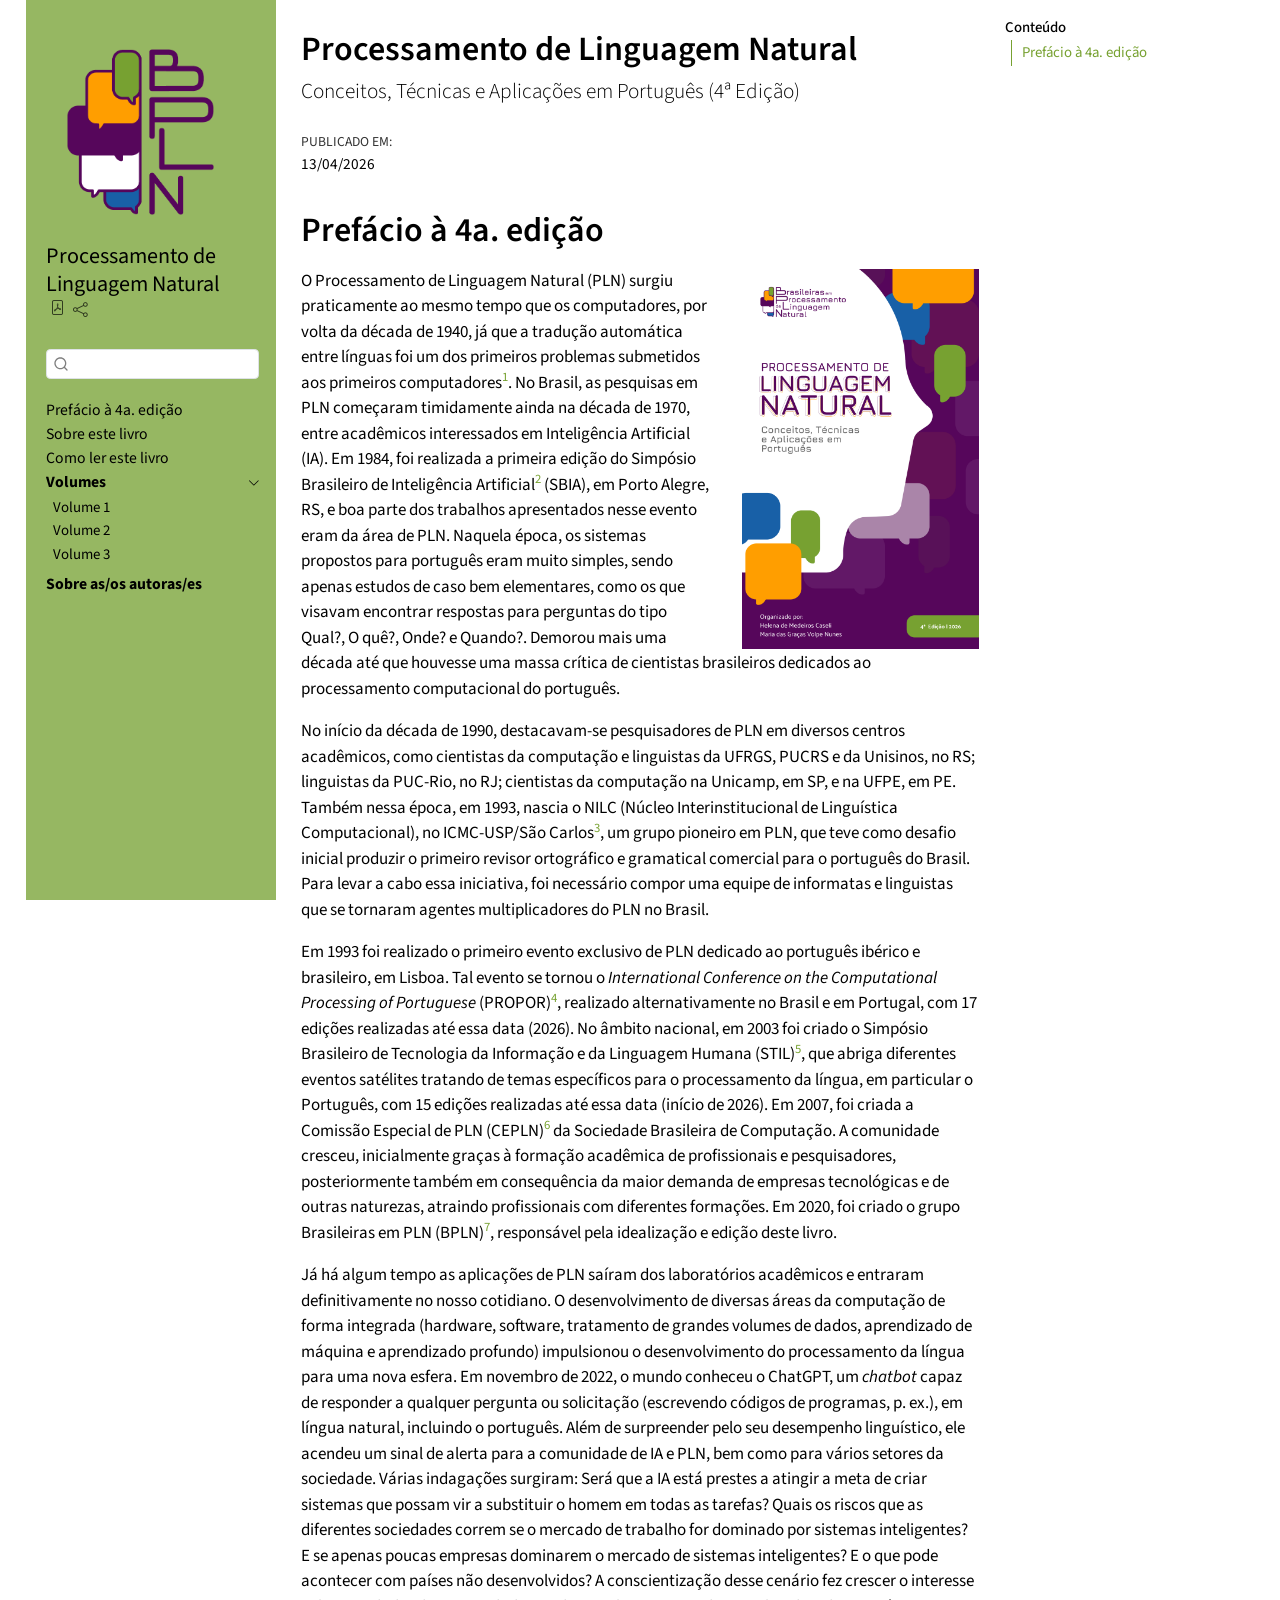
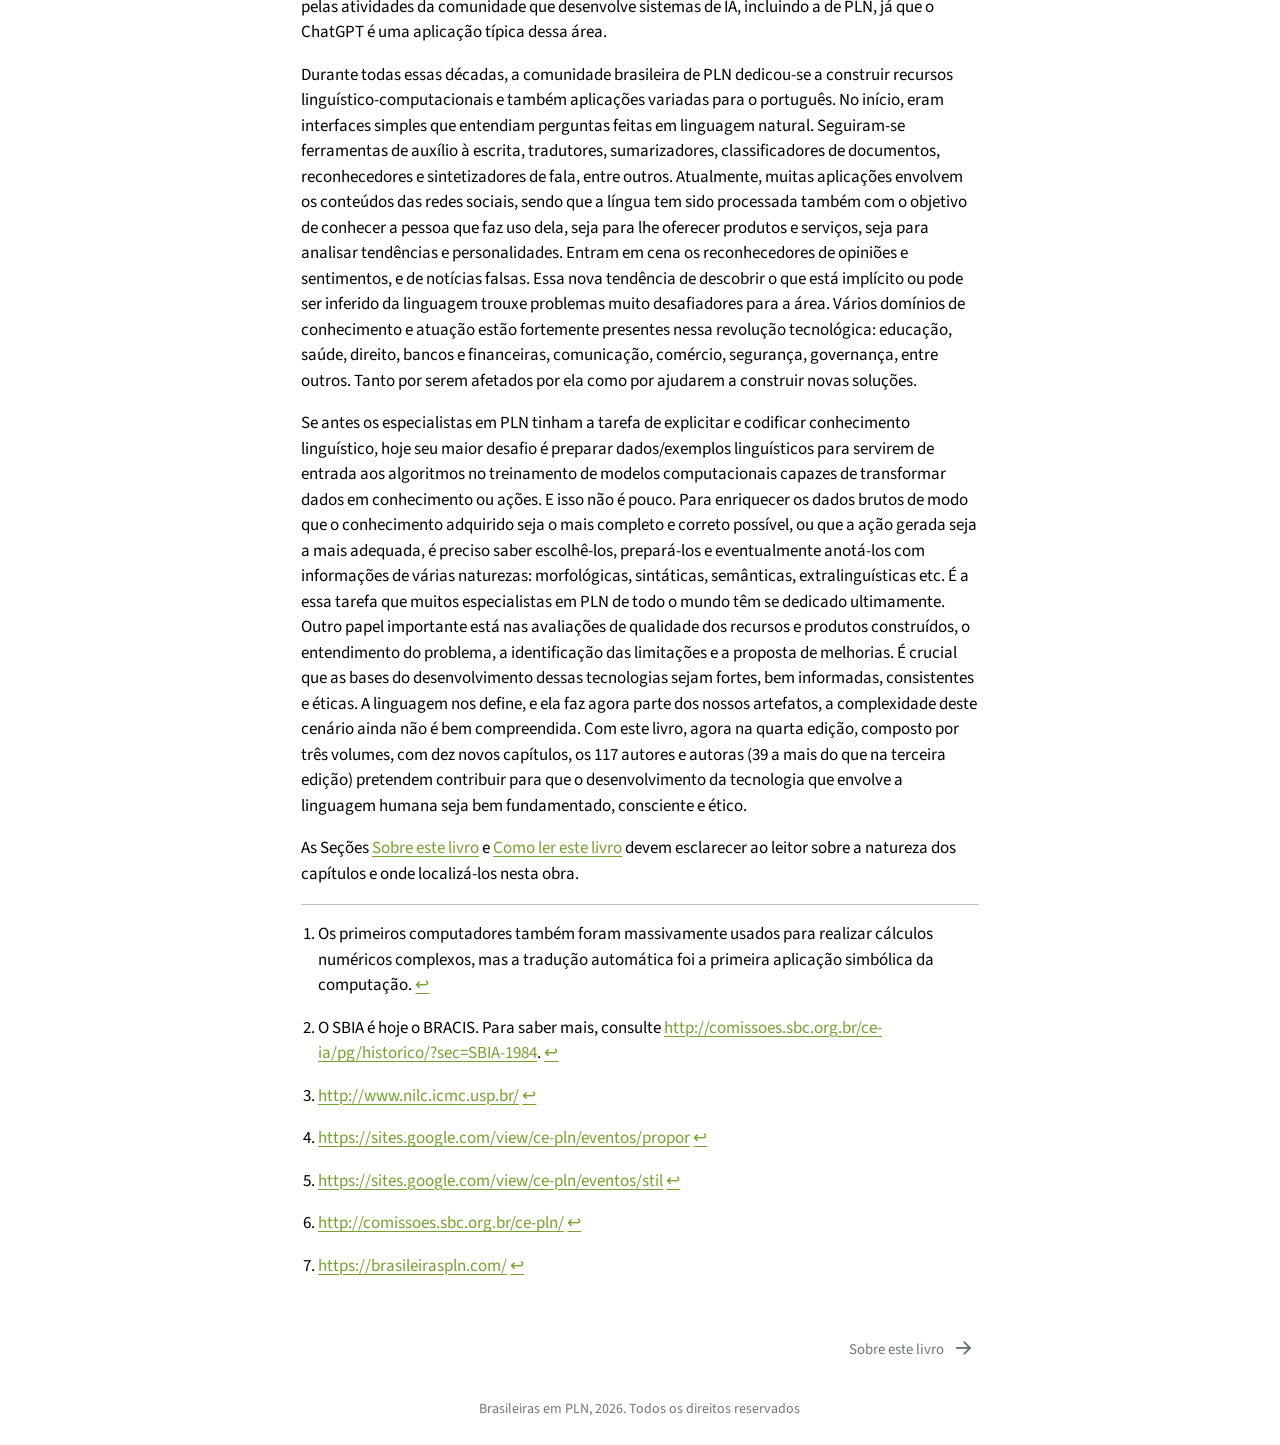
==== index.html @ 33a5bd6b "Built site for gh-pages" ====
<!DOCTYPE html>
<html xmlns="http://www.w3.org/1999/xhtml" lang="pt-BR" xml:lang="pt-BR"><head>

<meta charset="utf-8">
<meta name="generator" content="quarto-1.7.32">

<meta name="viewport" content="width=device-width, initial-scale=1.0, user-scalable=yes">


<title>Processamento de Linguagem Natural</title>
<style>
code{white-space: pre-wrap;}
span.smallcaps{font-variant: small-caps;}
div.columns{display: flex; gap: min(4vw, 1.5em);}
div.column{flex: auto; overflow-x: auto;}
div.hanging-indent{margin-left: 1.5em; text-indent: -1.5em;}
ul.task-list{list-style: none;}
ul.task-list li input[type="checkbox"] {
  width: 0.8em;
  margin: 0 0.8em 0.2em -1em; /* quarto-specific, see https://github.com/quarto-dev/quarto-cli/issues/4556 */ 
  vertical-align: middle;
}
</style>


<script src="site_libs/quarto-nav/quarto-nav.js"></script>
<script src="site_libs/quarto-nav/headroom.min.js"></script>
<script src="site_libs/clipboard/clipboard.min.js"></script>
<script src="site_libs/quarto-search/autocomplete.umd.js"></script>
<script src="site_libs/quarto-search/fuse.min.js"></script>
<script src="site_libs/quarto-search/quarto-search.js"></script>
<meta name="quarto:offset" content="./">
<link href="./sobre.html" rel="next">
<script src="site_libs/quarto-html/quarto.js" type="module"></script>
<script src="site_libs/quarto-html/tabsets/tabsets.js" type="module"></script>
<script src="site_libs/quarto-html/popper.min.js"></script>
<script src="site_libs/quarto-html/tippy.umd.min.js"></script>
<script src="site_libs/quarto-html/anchor.min.js"></script>
<link href="site_libs/quarto-html/tippy.css" rel="stylesheet">
<link href="site_libs/quarto-html/quarto-syntax-highlighting-37eea08aefeeee20ff55810ff984fec1.css" rel="stylesheet" id="quarto-text-highlighting-styles">
<script src="site_libs/bootstrap/bootstrap.min.js"></script>
<link href="site_libs/bootstrap/bootstrap-icons.css" rel="stylesheet">
<link href="site_libs/bootstrap/bootstrap-8676d8d0f01772f2903466dda9733bcf.min.css" rel="stylesheet" append-hash="true" id="quarto-bootstrap" data-mode="light">
<script id="quarto-search-options" type="application/json">{
  "location": "sidebar",
  "copy-button": false,
  "collapse-after": 3,
  "panel-placement": "start",
  "type": "textbox",
  "limit": 50,
  "keyboard-shortcut": [
    "f",
    "/",
    "s"
  ],
  "show-item-context": false,
  "language": {
    "search-no-results-text": "Sem resultados",
    "search-matching-documents-text": "Resultados encontrados",
    "search-copy-link-title": "Copy link to search",
    "search-hide-matches-text": "Hide additional matches",
    "search-more-match-text": "more match in this document",
    "search-more-matches-text": "more matches in this document",
    "search-clear-button-title": "Clear",
    "search-text-placeholder": "",
    "search-detached-cancel-button-title": "Cancel",
    "search-submit-button-title": "Submit",
    "search-label": "Search"
  }
}</script>
<!-- Google tag (gtag.js) -->
<script async="" src="https://www.googletagmanager.com/gtag/js?id=G-111J572WMR"></script>
<script>
  window.dataLayer = window.dataLayer || [];
  function gtag(){dataLayer.push(arguments);}
  gtag('js', new Date());
  gtag('config', 'G-111J572WMR');
</script>


<link rel="stylesheet" href="shared/bpln.css">
</head>

<body class="nav-sidebar floating quarto-light">

<div id="quarto-search-results"></div>
  <header id="quarto-header" class="headroom fixed-top">
  <nav class="quarto-secondary-nav">
    <div class="container-fluid d-flex">
      <button type="button" class="quarto-btn-toggle btn" data-bs-toggle="collapse" role="button" data-bs-target=".quarto-sidebar-collapse-item" aria-controls="quarto-sidebar" aria-expanded="false" aria-label="Toggle sidebar navigation" onclick="if (window.quartoToggleHeadroom) { window.quartoToggleHeadroom(); }">
        <i class="bi bi-layout-text-sidebar-reverse"></i>
      </button>
        <nav class="quarto-page-breadcrumbs" aria-label="breadcrumb"><ol class="breadcrumb"><li class="breadcrumb-item"><a href="./index.html">Prefácio à 4a. edição</a></li></ol></nav>
        <a class="flex-grow-1" role="navigation" data-bs-toggle="collapse" data-bs-target=".quarto-sidebar-collapse-item" aria-controls="quarto-sidebar" aria-expanded="false" aria-label="Toggle sidebar navigation" onclick="if (window.quartoToggleHeadroom) { window.quartoToggleHeadroom(); }">      
        </a>
      <button type="button" class="btn quarto-search-button" aria-label="Search" onclick="window.quartoOpenSearch();">
        <i class="bi bi-search"></i>
      </button>
    </div>
  </nav>
</header>
<!-- content -->
<div id="quarto-content" class="quarto-container page-columns page-rows-contents page-layout-article">
<!-- sidebar -->
  <nav id="quarto-sidebar" class="sidebar collapse collapse-horizontal quarto-sidebar-collapse-item sidebar-navigation floating overflow-auto">
    <div class="pt-lg-2 mt-2 text-left sidebar-header sidebar-header-stacked">
      <a href="./index.html" class="sidebar-logo-link">
      <img src="./shared/logos/bpln.png" alt="" class="sidebar-logo py-0 d-lg-inline d-none">
      </a>
    <div class="sidebar-title mb-0 py-0">
      <a href="./">Processamento de Linguagem Natural</a> 
        <div class="sidebar-tools-main">
    <a href="./Livro_PLN_BPLN_4ed.pdf" title="Baixar PDF" class="quarto-navigation-tool px-1" aria-label="Baixar PDF"><i class="bi bi-file-pdf"></i></a>
    <div class="dropdown">
      <a href="" title="Compartilhar" id="quarto-navigation-tool-dropdown-0" class="quarto-navigation-tool dropdown-toggle px-1" data-bs-toggle="dropdown" aria-expanded="false" role="link" aria-label="Compartilhar"><i class="bi bi-share"></i></a>
      <ul class="dropdown-menu" aria-labelledby="quarto-navigation-tool-dropdown-0">
          <li>
            <a class="dropdown-item sidebar-tools-main-item" href="https://twitter.com/intent/tweet?url=|url|">
              <i class="bi bi-twitter pe-1"></i>
            Twitter
            </a>
          </li>
          <li>
            <a class="dropdown-item sidebar-tools-main-item" href="https://www.linkedin.com/sharing/share-offsite/?url=|url|">
              <i class="bi bi-linkedin pe-1"></i>
            LinkedIn
            </a>
          </li>
      </ul>
    </div>
</div>
    </div>
      </div>
        <div class="mt-2 flex-shrink-0 align-items-center">
        <div class="sidebar-search">
        <div id="quarto-search" class="" title="Search"></div>
        </div>
        </div>
    <div class="sidebar-menu-container"> 
    <ul class="list-unstyled mt-1">
        <li class="sidebar-item">
  <div class="sidebar-item-container"> 
  <a href="./index.html" class="sidebar-item-text sidebar-link active">
 <span class="menu-text">Prefácio à 4a. edição</span></a>
  </div>
</li>
        <li class="sidebar-item">
  <div class="sidebar-item-container"> 
  <a href="./sobre.html" class="sidebar-item-text sidebar-link">
 <span class="menu-text">Sobre este livro</span></a>
  </div>
</li>
        <li class="sidebar-item">
  <div class="sidebar-item-container"> 
  <a href="./como_ler.html" class="sidebar-item-text sidebar-link">
 <span class="menu-text">Como ler este livro</span></a>
  </div>
</li>
        <li class="sidebar-item sidebar-item-section">
      <div class="sidebar-item-container"> 
            <a class="sidebar-item-text sidebar-link text-start" data-bs-toggle="collapse" data-bs-target="#quarto-sidebar-section-1" role="navigation" aria-expanded="true">
 <span class="menu-text"><strong>Volumes</strong></span></a>
          <a class="sidebar-item-toggle text-start" data-bs-toggle="collapse" data-bs-target="#quarto-sidebar-section-1" role="navigation" aria-expanded="true" aria-label="Toggle section">
            <i class="bi bi-chevron-right ms-2"></i>
          </a> 
      </div>
      <ul id="quarto-sidebar-section-1" class="collapse list-unstyled sidebar-section depth1 show">  
          <li class="sidebar-item">
  <div class="sidebar-item-container"> 
  <a href="./volume1.html" class="sidebar-item-text sidebar-link">
 <span class="menu-text">Volume 1</span></a>
  </div>
</li>
          <li class="sidebar-item">
  <div class="sidebar-item-container"> 
  <a href="./volume2.html" class="sidebar-item-text sidebar-link">
 <span class="menu-text">Volume 2</span></a>
  </div>
</li>
          <li class="sidebar-item">
  <div class="sidebar-item-container"> 
  <a href="./volume3.html" class="sidebar-item-text sidebar-link">
 <span class="menu-text">Volume 3</span></a>
  </div>
</li>
      </ul>
  </li>
        <li class="sidebar-item">
  <div class="sidebar-item-container"> 
  <a href="./autores.html" class="sidebar-item-text sidebar-link">
 <span class="menu-text"><strong>Sobre as/os autoras/es</strong></span></a>
  </div>
</li>
    </ul>
    </div>
</nav>
<div id="quarto-sidebar-glass" class="quarto-sidebar-collapse-item" data-bs-toggle="collapse" data-bs-target=".quarto-sidebar-collapse-item"></div>
<!-- margin-sidebar -->
    <div id="quarto-margin-sidebar" class="sidebar margin-sidebar">
        <nav id="TOC" role="doc-toc" class="toc-active">
    <h2 id="toc-title">Conteúdo</h2>
   
  <ul>
  <li><a href="#prefácio-à-4a.-edição" id="toc-prefácio-à-4a.-edição" class="nav-link active" data-scroll-target="#prefácio-à-4a.-edição">Prefácio à 4a. edição</a></li>
  </ul>
</nav>
    </div>
<!-- main -->
<main class="content" id="quarto-document-content">

<header id="title-block-header" class="quarto-title-block default">
<div class="quarto-title">
<h1 class="title">Processamento de Linguagem Natural</h1>
<p class="subtitle lead">Conceitos, Técnicas e Aplicações em Português (4ª Edição)</p>
</div>



<div class="quarto-title-meta">

    
    <div>
    <div class="quarto-title-meta-heading">Publicado em:</div>
    <div class="quarto-title-meta-contents">
      <p class="date">13/04/2026</p>
    </div>
  </div>
  
    
  </div>
  


</header>



<section id="prefácio-à-4a.-edição" class="level1 unnumbered">
<h1 class="unnumbered">Prefácio à 4a. edição</h1><p><img src="shared/capa/capa_4a-edicao.png" title="Processamento de Linguagem Natural" class="quarto-cover-image nolightbox img-fluid"></p>
<p>O Processamento de Linguagem Natural (PLN) surgiu praticamente ao mesmo tempo que os computadores, por volta da década de 1940, já que a tradução automática entre línguas foi um dos primeiros problemas submetidos aos primeiros computadores<a href="#fn1" class="footnote-ref" id="fnref1" role="doc-noteref"><sup>1</sup></a>. No Brasil, as pesquisas em PLN começaram timidamente ainda na década de 1970, entre acadêmicos interessados em Inteligência Artificial (IA). Em 1984, foi realizada a primeira edição do Simpósio Brasileiro de Inteligência Artificial<a href="#fn2" class="footnote-ref" id="fnref2" role="doc-noteref"><sup>2</sup></a> (SBIA), em Porto Alegre, RS, e boa parte dos trabalhos apresentados nesse evento eram da área de PLN. Naquela época, os sistemas propostos para português eram muito simples, sendo apenas estudos de caso bem elementares, como os que visavam encontrar respostas para perguntas do tipo Qual?, O quê?, Onde? e Quando?. Demorou mais uma década até que houvesse uma massa crítica de cientistas brasileiros dedicados ao processamento computacional do português.</p>
<p>No início da década de 1990, destacavam-se pesquisadores de PLN em diversos centros acadêmicos, como cientistas da computação e linguistas da UFRGS, PUCRS e da Unisinos, no RS; linguistas da PUC-Rio, no RJ; cientistas da computação na Unicamp, em SP, e na UFPE, em PE. Também nessa época, em 1993, nascia o NILC (Núcleo Interinstitucional de Linguística Computacional), no ICMC-USP/São Carlos<a href="#fn3" class="footnote-ref" id="fnref3" role="doc-noteref"><sup>3</sup></a>, um grupo pioneiro em PLN, que teve como desafio inicial produzir o primeiro revisor ortográfico e gramatical comercial para o português do Brasil. Para levar a cabo essa iniciativa, foi necessário compor uma equipe de informatas e linguistas que se tornaram agentes multiplicadores do PLN no Brasil.</p>
<p>Em 1993 foi realizado o primeiro evento exclusivo de PLN dedicado ao português ibérico e brasileiro, em Lisboa. Tal evento se tornou o <em>International Conference on the Computational Processing of Portuguese</em> (PROPOR)<a href="#fn4" class="footnote-ref" id="fnref4" role="doc-noteref"><sup>4</sup></a>, realizado alternativamente no Brasil e em Portugal, com 17 edições realizadas até essa data (2026). No âmbito nacional, em 2003 foi criado o Simpósio Brasileiro de Tecnologia da Informação e da Linguagem Humana (STIL)<a href="#fn5" class="footnote-ref" id="fnref5" role="doc-noteref"><sup>5</sup></a>, que abriga diferentes eventos satélites tratando de temas específicos para o processamento da língua, em particular o Português, com 15 edições realizadas até essa data (início de 2026). Em 2007, foi criada a Comissão Especial de PLN (CEPLN)<a href="#fn6" class="footnote-ref" id="fnref6" role="doc-noteref"><sup>6</sup></a> da Sociedade Brasileira de Computação. A comunidade cresceu, inicialmente graças à formação acadêmica de profissionais e pesquisadores, posteriormente também em consequência da maior demanda de empresas tecnológicas e de outras naturezas, atraindo profissionais com diferentes formações. Em 2020, foi criado o grupo Brasileiras em PLN (BPLN)<a href="#fn7" class="footnote-ref" id="fnref7" role="doc-noteref"><sup>7</sup></a>, responsável pela idealização e edição deste livro.</p>
<p>Já há algum tempo as aplicações de PLN saíram dos laboratórios acadêmicos e entraram definitivamente no nosso cotidiano. O desenvolvimento de diversas áreas da computação de forma integrada (hardware, software, tratamento de grandes volumes de dados, aprendizado de máquina e aprendizado profundo) impulsionou o desenvolvimento do processamento da língua para uma nova esfera. Em novembro de 2022, o mundo conheceu o ChatGPT, um <em>chatbot</em> capaz de responder a qualquer pergunta ou solicitação (escrevendo códigos de programas, p.&nbsp;ex.), em língua natural, incluindo o português. Além de surpreender pelo seu desempenho linguístico, ele acendeu um sinal de alerta para a comunidade de IA e PLN, bem como para vários setores da sociedade. Várias indagações surgiram: Será que a IA está prestes a atingir a meta de criar sistemas que possam vir a substituir o homem em todas as tarefas? Quais os riscos que as diferentes sociedades correm se o mercado de trabalho for dominado por sistemas inteligentes? E se apenas poucas empresas dominarem o mercado de sistemas inteligentes? E o que pode acontecer com países não desenvolvidos? A conscientização desse cenário fez crescer o interesse pelas atividades da comunidade que desenvolve sistemas de IA, incluindo a de PLN, já que o ChatGPT é uma aplicação típica dessa área.</p>
<p>Durante todas essas décadas, a comunidade brasileira de PLN dedicou-se a construir recursos linguístico-computacionais e também aplicações variadas para o português. No início, eram interfaces simples que entendiam perguntas feitas em linguagem natural. Seguiram-se ferramentas de auxílio à escrita, tradutores, sumarizadores, classificadores de documentos, reconhecedores e sintetizadores de fala, entre outros. Atualmente, muitas aplicações envolvem os conteúdos das redes sociais, sendo que a língua tem sido processada também com o objetivo de conhecer a pessoa que faz uso dela, seja para lhe oferecer produtos e serviços, seja para analisar tendências e personalidades. Entram em cena os reconhecedores de opiniões e sentimentos, e de notícias falsas. Essa nova tendência de descobrir o que está implícito ou pode ser inferido da linguagem trouxe problemas muito desafiadores para a área. Vários domínios de conhecimento e atuação estão fortemente presentes nessa revolução tecnológica: educação, saúde, direito, bancos e financeiras, comunicação, comércio, segurança, governança, entre outros. Tanto por serem afetados por ela como por ajudarem a construir novas soluções.</p>
<p>Se antes os especialistas em PLN tinham a tarefa de explicitar e codificar conhecimento linguístico, hoje seu maior desafio é preparar dados/exemplos linguísticos para servirem de entrada aos algoritmos no treinamento de modelos computacionais capazes de transformar dados em conhecimento ou ações. E isso não é pouco. Para enriquecer os dados brutos de modo que o conhecimento adquirido seja o mais completo e correto possível, ou que a ação gerada seja a mais adequada, é preciso saber escolhê-los, prepará-los e eventualmente anotá-los com informações de várias naturezas: morfológicas, sintáticas, semânticas, extralinguísticas etc. É a essa tarefa que muitos especialistas em PLN de todo o mundo têm se dedicado ultimamente. Outro papel importante está nas avaliações de qualidade dos recursos e produtos construídos, o entendimento do problema, a identificação das limitações e a proposta de melhorias. É crucial que as bases do desenvolvimento dessas tecnologias sejam fortes, bem informadas, consistentes e éticas. A linguagem nos define, e ela faz agora parte dos nossos artefatos, a complexidade deste cenário ainda não é bem compreendida. Com este livro, agora na quarta edição, composto por três volumes, com dez novos capítulos, os 117 autores e autoras (39 a mais do que na terceira edição) pretendem contribuir para que o desenvolvimento da tecnologia que envolve a linguagem humana seja bem fundamentado, consciente e ético.</p>
<p>As Seções <a href="sobre.html">Sobre este livro</a> e <a href="como_ler.html">Como ler este livro</a> devem esclarecer ao leitor sobre a natureza dos capítulos e onde localizá-los nesta obra.</p>
<!--
::: {.content-visible when-format="pdf"}
As seções **Sobre este livro** e **Como ler este livro** devem esclarecer ao leitor sobre a natureza dos capítulos e onde localizá-los nesta obra. 
:::
-->


</section>
<section id="footnotes" class="footnotes footnotes-end-of-document" role="doc-endnotes">
<hr>
<ol>
<li id="fn1"><p>Os primeiros computadores também foram massivamente usados para realizar cálculos numéricos complexos, mas a tradução automática foi a primeira aplicação simbólica da computação.<a href="#fnref1" class="footnote-back" role="doc-backlink">↩︎</a></p></li>
<li id="fn2"><p>O SBIA é hoje o BRACIS. Para saber mais, consulte <a href="http://comissoes.sbc.org.br/ce-ia/pg/historico/?sec=SBIA-1984" class="uri">http://comissoes.sbc.org.br/ce-ia/pg/historico/?sec=SBIA-1984</a>.<a href="#fnref2" class="footnote-back" role="doc-backlink">↩︎</a></p></li>
<li id="fn3"><p><a href="http://www.nilc.icmc.usp.br/" class="uri">http://www.nilc.icmc.usp.br/</a><a href="#fnref3" class="footnote-back" role="doc-backlink">↩︎</a></p></li>
<li id="fn4"><p><a href="https://sites.google.com/view/ce-pln/eventos/propor" class="uri">https://sites.google.com/view/ce-pln/eventos/propor</a><a href="#fnref4" class="footnote-back" role="doc-backlink">↩︎</a></p></li>
<li id="fn5"><p><a href="https://sites.google.com/view/ce-pln/eventos/stil" class="uri">https://sites.google.com/view/ce-pln/eventos/stil</a><a href="#fnref5" class="footnote-back" role="doc-backlink">↩︎</a></p></li>
<li id="fn6"><p><a href="http://comissoes.sbc.org.br/ce-pln/" class="uri">http://comissoes.sbc.org.br/ce-pln/</a><a href="#fnref6" class="footnote-back" role="doc-backlink">↩︎</a></p></li>
<li id="fn7"><p><a href="https://brasileiraspln.com/" class="uri">https://brasileiraspln.com/</a><a href="#fnref7" class="footnote-back" role="doc-backlink">↩︎</a></p></li>
</ol>
</section>

</main> <!-- /main -->
<script id="quarto-html-after-body" type="application/javascript">
  window.document.addEventListener("DOMContentLoaded", function (event) {
    const icon = "";
    const anchorJS = new window.AnchorJS();
    anchorJS.options = {
      placement: 'right',
      icon: icon
    };
    anchorJS.add('.anchored');
    const isCodeAnnotation = (el) => {
      for (const clz of el.classList) {
        if (clz.startsWith('code-annotation-')) {                     
          return true;
        }
      }
      return false;
    }
    const onCopySuccess = function(e) {
      // button target
      const button = e.trigger;
      // don't keep focus
      button.blur();
      // flash "checked"
      button.classList.add('code-copy-button-checked');
      var currentTitle = button.getAttribute("title");
      button.setAttribute("title", "Copiado!");
      let tooltip;
      if (window.bootstrap) {
        button.setAttribute("data-bs-toggle", "tooltip");
        button.setAttribute("data-bs-placement", "left");
        button.setAttribute("data-bs-title", "Copiado!");
        tooltip = new bootstrap.Tooltip(button, 
          { trigger: "manual", 
            customClass: "code-copy-button-tooltip",
            offset: [0, -8]});
        tooltip.show();    
      }
      setTimeout(function() {
        if (tooltip) {
          tooltip.hide();
          button.removeAttribute("data-bs-title");
          button.removeAttribute("data-bs-toggle");
          button.removeAttribute("data-bs-placement");
        }
        button.setAttribute("title", currentTitle);
        button.classList.remove('code-copy-button-checked');
      }, 1000);
      // clear code selection
      e.clearSelection();
    }
    const getTextToCopy = function(trigger) {
        const codeEl = trigger.previousElementSibling.cloneNode(true);
        for (const childEl of codeEl.children) {
          if (isCodeAnnotation(childEl)) {
            childEl.remove();
          }
        }
        return codeEl.innerText;
    }
    const clipboard = new window.ClipboardJS('.code-copy-button:not([data-in-quarto-modal])', {
      text: getTextToCopy
    });
    clipboard.on('success', onCopySuccess);
    if (window.document.getElementById('quarto-embedded-source-code-modal')) {
      const clipboardModal = new window.ClipboardJS('.code-copy-button[data-in-quarto-modal]', {
        text: getTextToCopy,
        container: window.document.getElementById('quarto-embedded-source-code-modal')
      });
      clipboardModal.on('success', onCopySuccess);
    }
      var localhostRegex = new RegExp(/^(?:http|https):\/\/localhost\:?[0-9]*\//);
      var mailtoRegex = new RegExp(/^mailto:/);
        var filterRegex = new RegExp('/' + window.location.host + '/');
      var isInternal = (href) => {
          return filterRegex.test(href) || localhostRegex.test(href) || mailtoRegex.test(href);
      }
      // Inspect non-navigation links and adorn them if external
     var links = window.document.querySelectorAll('a[href]:not(.nav-link):not(.navbar-brand):not(.toc-action):not(.sidebar-link):not(.sidebar-item-toggle):not(.pagination-link):not(.no-external):not([aria-hidden]):not(.dropdown-item):not(.quarto-navigation-tool):not(.about-link)');
      for (var i=0; i<links.length; i++) {
        const link = links[i];
        if (!isInternal(link.href)) {
          // undo the damage that might have been done by quarto-nav.js in the case of
          // links that we want to consider external
          if (link.dataset.originalHref !== undefined) {
            link.href = link.dataset.originalHref;
          }
            // target, if specified
            link.setAttribute("target", "_blank");
            if (link.getAttribute("rel") === null) {
              link.setAttribute("rel", "noopener");
            }
        }
      }
    function tippyHover(el, contentFn, onTriggerFn, onUntriggerFn) {
      const config = {
        allowHTML: true,
        maxWidth: 500,
        delay: 100,
        arrow: false,
        appendTo: function(el) {
            return el.parentElement;
        },
        interactive: true,
        interactiveBorder: 10,
        theme: 'quarto',
        placement: 'bottom-start',
      };
      if (contentFn) {
        config.content = contentFn;
      }
      if (onTriggerFn) {
        config.onTrigger = onTriggerFn;
      }
      if (onUntriggerFn) {
        config.onUntrigger = onUntriggerFn;
      }
      window.tippy(el, config); 
    }
    const noterefs = window.document.querySelectorAll('a[role="doc-noteref"]');
    for (var i=0; i<noterefs.length; i++) {
      const ref = noterefs[i];
      tippyHover(ref, function() {
        // use id or data attribute instead here
        let href = ref.getAttribute('data-footnote-href') || ref.getAttribute('href');
        try { href = new URL(href).hash; } catch {}
        const id = href.replace(/^#\/?/, "");
        const note = window.document.getElementById(id);
        if (note) {
          return note.innerHTML;
        } else {
          return "";
        }
      });
    }
        let selectedAnnoteEl;
        const selectorForAnnotation = ( cell, annotation) => {
          let cellAttr = 'data-code-cell="' + cell + '"';
          let lineAttr = 'data-code-annotation="' +  annotation + '"';
          const selector = 'span[' + cellAttr + '][' + lineAttr + ']';
          return selector;
        }
        const selectCodeLines = (annoteEl) => {
          const doc = window.document;
          const targetCell = annoteEl.getAttribute("data-target-cell");
          const targetAnnotation = annoteEl.getAttribute("data-target-annotation");
          const annoteSpan = window.document.querySelector(selectorForAnnotation(targetCell, targetAnnotation));
          const lines = annoteSpan.getAttribute("data-code-lines").split(",");
          const lineIds = lines.map((line) => {
            return targetCell + "-" + line;
          })
          let top = null;
          let height = null;
          let parent = null;
          if (lineIds.length > 0) {
              //compute the position of the single el (top and bottom and make a div)
              const el = window.document.getElementById(lineIds[0]);
              top = el.offsetTop;
              height = el.offsetHeight;
              parent = el.parentElement.parentElement;
            if (lineIds.length > 1) {
              const lastEl = window.document.getElementById(lineIds[lineIds.length - 1]);
              const bottom = lastEl.offsetTop + lastEl.offsetHeight;
              height = bottom - top;
            }
            if (top !== null && height !== null && parent !== null) {
              // cook up a div (if necessary) and position it 
              let div = window.document.getElementById("code-annotation-line-highlight");
              if (div === null) {
                div = window.document.createElement("div");
                div.setAttribute("id", "code-annotation-line-highlight");
                div.style.position = 'absolute';
                parent.appendChild(div);
              }
              div.style.top = top - 2 + "px";
              div.style.height = height + 4 + "px";
              div.style.left = 0;
              let gutterDiv = window.document.getElementById("code-annotation-line-highlight-gutter");
              if (gutterDiv === null) {
                gutterDiv = window.document.createElement("div");
                gutterDiv.setAttribute("id", "code-annotation-line-highlight-gutter");
                gutterDiv.style.position = 'absolute';
                const codeCell = window.document.getElementById(targetCell);
                const gutter = codeCell.querySelector('.code-annotation-gutter');
                gutter.appendChild(gutterDiv);
              }
              gutterDiv.style.top = top - 2 + "px";
              gutterDiv.style.height = height + 4 + "px";
            }
            selectedAnnoteEl = annoteEl;
          }
        };
        const unselectCodeLines = () => {
          const elementsIds = ["code-annotation-line-highlight", "code-annotation-line-highlight-gutter"];
          elementsIds.forEach((elId) => {
            const div = window.document.getElementById(elId);
            if (div) {
              div.remove();
            }
          });
          selectedAnnoteEl = undefined;
        };
          // Handle positioning of the toggle
      window.addEventListener(
        "resize",
        throttle(() => {
          elRect = undefined;
          if (selectedAnnoteEl) {
            selectCodeLines(selectedAnnoteEl);
          }
        }, 10)
      );
      function throttle(fn, ms) {
      let throttle = false;
      let timer;
        return (...args) => {
          if(!throttle) { // first call gets through
              fn.apply(this, args);
              throttle = true;
          } else { // all the others get throttled
              if(timer) clearTimeout(timer); // cancel #2
              timer = setTimeout(() => {
                fn.apply(this, args);
                timer = throttle = false;
              }, ms);
          }
        };
      }
        // Attach click handler to the DT
        const annoteDls = window.document.querySelectorAll('dt[data-target-cell]');
        for (const annoteDlNode of annoteDls) {
          annoteDlNode.addEventListener('click', (event) => {
            const clickedEl = event.target;
            if (clickedEl !== selectedAnnoteEl) {
              unselectCodeLines();
              const activeEl = window.document.querySelector('dt[data-target-cell].code-annotation-active');
              if (activeEl) {
                activeEl.classList.remove('code-annotation-active');
              }
              selectCodeLines(clickedEl);
              clickedEl.classList.add('code-annotation-active');
            } else {
              // Unselect the line
              unselectCodeLines();
              clickedEl.classList.remove('code-annotation-active');
            }
          });
        }
    const findCites = (el) => {
      const parentEl = el.parentElement;
      if (parentEl) {
        const cites = parentEl.dataset.cites;
        if (cites) {
          return {
            el,
            cites: cites.split(' ')
          };
        } else {
          return findCites(el.parentElement)
        }
      } else {
        return undefined;
      }
    };
    var bibliorefs = window.document.querySelectorAll('a[role="doc-biblioref"]');
    for (var i=0; i<bibliorefs.length; i++) {
      const ref = bibliorefs[i];
      const citeInfo = findCites(ref);
      if (citeInfo) {
        tippyHover(citeInfo.el, function() {
          var popup = window.document.createElement('div');
          citeInfo.cites.forEach(function(cite) {
            var citeDiv = window.document.createElement('div');
            citeDiv.classList.add('hanging-indent');
            citeDiv.classList.add('csl-entry');
            var biblioDiv = window.document.getElementById('ref-' + cite);
            if (biblioDiv) {
              citeDiv.innerHTML = biblioDiv.innerHTML;
            }
            popup.appendChild(citeDiv);
          });
          return popup.innerHTML;
        });
      }
    }
  });
  </script>
<nav class="page-navigation">
  <div class="nav-page nav-page-previous">
  </div>
  <div class="nav-page nav-page-next">
      <a href="./sobre.html" class="pagination-link" aria-label="Sobre este livro">
        <span class="nav-page-text">Sobre este livro</span> <i class="bi bi-arrow-right-short"></i>
      </a>
  </div>
</nav>
</div> <!-- /content -->
<footer class="footer">
  <div class="nav-footer">
    <div class="nav-footer-left">
      &nbsp;
    </div>   
    <div class="nav-footer-center">
      <ul class="footer-items list-unstyled">
    <li class="nav-item">
    <a class="nav-link" href="https://brasileiraspln.com/">
<p>Brasileiras em PLN, 2026. Todos os direitos reservados</p>
</a>
  </li>  
</ul>
    </div>
    <div class="nav-footer-right">
      &nbsp;
    </div>
  </div>
</footer>




</body></html>
---- site_libs/quarto-html/tippy.css ----
.tippy-box[data-animation=fade][data-state=hidden]{opacity:0}[data-tippy-root]{max-width:calc(100vw - 10px)}.tippy-box{position:relative;background-color:#333;color:#fff;border-radius:4px;font-size:14px;line-height:1.4;white-space:normal;outline:0;transition-property:transform,visibility,opacity}.tippy-box[data-placement^=top]>.tippy-arrow{bottom:0}.tippy-box[data-placement^=top]>.tippy-arrow:before{bottom:-7px;left:0;border-width:8px 8px 0;border-top-color:initial;transform-origin:center top}.tippy-box[data-placement^=bottom]>.tippy-arrow{top:0}.tippy-box[data-placement^=bottom]>.tippy-arrow:before{top:-7px;left:0;border-width:0 8px 8px;border-bottom-color:initial;transform-origin:center bottom}.tippy-box[data-placement^=left]>.tippy-arrow{right:0}.tippy-box[data-placement^=left]>.tippy-arrow:before{border-width:8px 0 8px 8px;border-left-color:initial;right:-7px;transform-origin:center left}.tippy-box[data-placement^=right]>.tippy-arrow{left:0}.tippy-box[data-placement^=right]>.tippy-arrow:before{left:-7px;border-width:8px 8px 8px 0;border-right-color:initial;transform-origin:center right}.tippy-box[data-inertia][data-state=visible]{transition-timing-function:cubic-bezier(.54,1.5,.38,1.11)}.tippy-arrow{width:16px;height:16px;color:#333}.tippy-arrow:before{content:"";position:absolute;border-color:transparent;border-style:solid}.tippy-content{position:relative;padding:5px 9px;z-index:1}
---- site_libs/quarto-html/quarto-syntax-highlighting-37eea08aefeeee20ff55810ff984fec1.css ----
/* quarto syntax highlight colors */
:root {
  --quarto-hl-ot-color: #003B4F;
  --quarto-hl-at-color: #657422;
  --quarto-hl-ss-color: #20794D;
  --quarto-hl-an-color: #5E5E5E;
  --quarto-hl-fu-color: #4758AB;
  --quarto-hl-st-color: #20794D;
  --quarto-hl-cf-color: #003B4F;
  --quarto-hl-op-color: #5E5E5E;
  --quarto-hl-er-color: #AD0000;
  --quarto-hl-bn-color: #AD0000;
  --quarto-hl-al-color: #AD0000;
  --quarto-hl-va-color: #111111;
  --quarto-hl-bu-color: inherit;
  --quarto-hl-ex-color: inherit;
  --quarto-hl-pp-color: #AD0000;
  --quarto-hl-in-color: #5E5E5E;
  --quarto-hl-vs-color: #20794D;
  --quarto-hl-wa-color: #5E5E5E;
  --quarto-hl-do-color: #5E5E5E;
  --quarto-hl-im-color: #00769E;
  --quarto-hl-ch-color: #20794D;
  --quarto-hl-dt-color: #AD0000;
  --quarto-hl-fl-color: #AD0000;
  --quarto-hl-co-color: #5E5E5E;
  --quarto-hl-cv-color: #5E5E5E;
  --quarto-hl-cn-color: #8f5902;
  --quarto-hl-sc-color: #5E5E5E;
  --quarto-hl-dv-color: #AD0000;
  --quarto-hl-kw-color: #003B4F;
}

/* other quarto variables */
:root {
  --quarto-font-monospace: SFMono-Regular, Menlo, Monaco, Consolas, "Liberation Mono", "Courier New", monospace;
}

/* syntax highlight based on Pandoc's rules */
pre > code.sourceCode > span {
  color: #003B4F;
}

code.sourceCode > span {
  color: #003B4F;
}

div.sourceCode,
div.sourceCode pre.sourceCode {
  color: #003B4F;
}

/* Normal */
code span {
  color: #003B4F;
}

/* Alert */
code span.al {
  color: #AD0000;
  font-style: inherit;
}

/* Annotation */
code span.an {
  color: #5E5E5E;
  font-style: inherit;
}

/* Attribute */
code span.at {
  color: #657422;
  font-style: inherit;
}

/* BaseN */
code span.bn {
  color: #AD0000;
  font-style: inherit;
}

/* BuiltIn */
code span.bu {
  font-style: inherit;
}

/* ControlFlow */
code span.cf {
  color: #003B4F;
  font-weight: bold;
  font-style: inherit;
}

/* Char */
code span.ch {
  color: #20794D;
  font-style: inherit;
}

/* Constant */
code span.cn {
  color: #8f5902;
  font-style: inherit;
}

/* Comment */
code span.co {
  color: #5E5E5E;
  font-style: inherit;
}

/* CommentVar */
code span.cv {
  color: #5E5E5E;
  font-style: italic;
}

/* Documentation */
code span.do {
  color: #5E5E5E;
  font-style: italic;
}

/* DataType */
code span.dt {
  color: #AD0000;
  font-style: inherit;
}

/* DecVal */
code span.dv {
  color: #AD0000;
  font-style: inherit;
}

/* Error */
code span.er {
  color: #AD0000;
  font-style: inherit;
}

/* Extension */
code span.ex {
  font-style: inherit;
}

/* Float */
code span.fl {
  color: #AD0000;
  font-style: inherit;
}

/* Function */
code span.fu {
  color: #4758AB;
  font-style: inherit;
}

/* Import */
code span.im {
  color: #00769E;
  font-style: inherit;
}

/* Information */
code span.in {
  color: #5E5E5E;
  font-style: inherit;
}

/* Keyword */
code span.kw {
  color: #003B4F;
  font-weight: bold;
  font-style: inherit;
}

/* Operator */
code span.op {
  color: #5E5E5E;
  font-style: inherit;
}

/* Other */
code span.ot {
  color: #003B4F;
  font-style: inherit;
}

/* Preprocessor */
code span.pp {
  color: #AD0000;
  font-style: inherit;
}

/* SpecialChar */
code span.sc {
  color: #5E5E5E;
  font-style: inherit;
}

/* SpecialString */
code span.ss {
  color: #20794D;
  font-style: inherit;
}

/* String */
code span.st {
  color: #20794D;
  font-style: inherit;
}

/* Variable */
code span.va {
  color: #111111;
  font-style: inherit;
}

/* VerbatimString */
code span.vs {
  color: #20794D;
  font-style: inherit;
}

/* Warning */
code span.wa {
  color: #5E5E5E;
  font-style: italic;
}

.prevent-inlining {
  content: "</";
}

/*# sourceMappingURL=27d3d809615f7771493d095567f04340.css.map */
---- shared/bpln.css ----
.sidebar-menu-container{
    margin-bottom: 60pt;
}
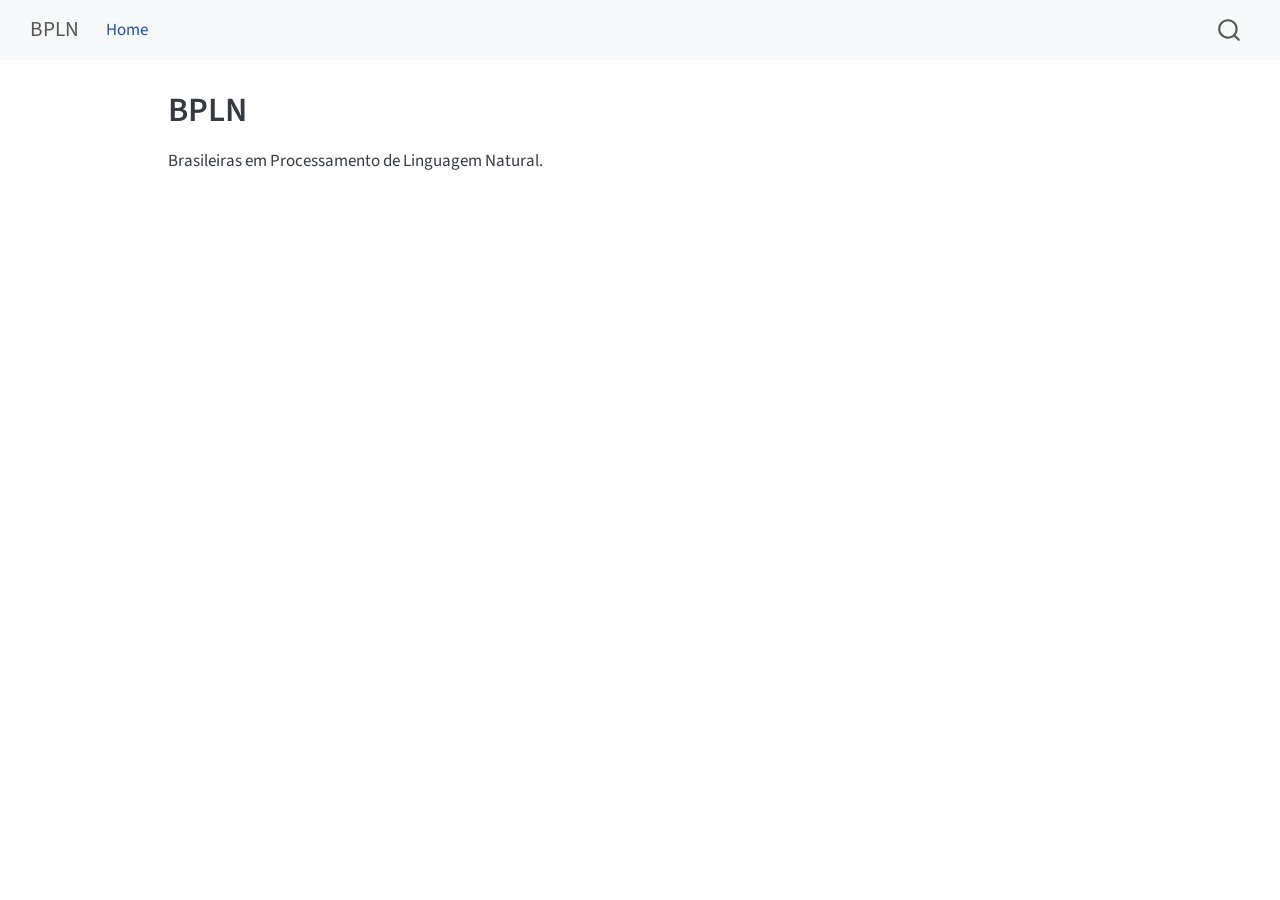
==== commit a6470a78: "Built site for gh-pages" ====
--- a/index.html
+++ b/index.html
@@ -1,5 +1,5 @@
 <!DOCTYPE html>
-<html xmlns="http://www.w3.org/1999/xhtml" lang="pt-BR" xml:lang="pt-BR"><head>
+<html xmlns="http://www.w3.org/1999/xhtml" lang="en" xml:lang="en"><head>
 
 <meta charset="utf-8">
 <meta name="generator" content="quarto-1.7.32">
@@ -7,7 +7,7 @@
 <meta name="viewport" content="width=device-width, initial-scale=1.0, user-scalable=yes">
 
 
-<title>Processamento de Linguagem Natural</title>
+<title>BPLN</title>
 <style>
 code{white-space: pre-wrap;}
 span.smallcaps{font-variant: small-caps;}
@@ -30,7 +30,6 @@
 <script src="site_libs/quarto-search/fuse.min.js"></script>
 <script src="site_libs/quarto-search/quarto-search.js"></script>
 <meta name="quarto:offset" content="./">
-<link href="./sobre.html" rel="next">
 <script src="site_libs/quarto-html/quarto.js" type="module"></script>
 <script src="site_libs/quarto-html/tabsets/tabsets.js" type="module"></script>
 <script src="site_libs/quarto-html/popper.min.js"></script>
@@ -40,13 +39,13 @@
 <link href="site_libs/quarto-html/quarto-syntax-highlighting-37eea08aefeeee20ff55810ff984fec1.css" rel="stylesheet" id="quarto-text-highlighting-styles">
 <script src="site_libs/bootstrap/bootstrap.min.js"></script>
 <link href="site_libs/bootstrap/bootstrap-icons.css" rel="stylesheet">
-<link href="site_libs/bootstrap/bootstrap-8676d8d0f01772f2903466dda9733bcf.min.css" rel="stylesheet" append-hash="true" id="quarto-bootstrap" data-mode="light">
+<link href="site_libs/bootstrap/bootstrap-252869cb3a7f609dcc421fe30728e900.min.css" rel="stylesheet" append-hash="true" id="quarto-bootstrap" data-mode="light">
 <script id="quarto-search-options" type="application/json">{
-  "location": "sidebar",
+  "location": "navbar",
   "copy-button": false,
   "collapse-after": 3,
-  "panel-placement": "start",
-  "type": "textbox",
+  "panel-placement": "end",
+  "type": "overlay",
   "limit": 50,
   "keyboard-shortcut": [
     "f",
@@ -55,8 +54,8 @@
   ],
   "show-item-context": false,
   "language": {
-    "search-no-results-text": "Sem resultados",
-    "search-matching-documents-text": "Resultados encontrados",
+    "search-no-results-text": "No results",
+    "search-matching-documents-text": "matching documents",
     "search-copy-link-title": "Copy link to search",
     "search-hide-matches-text": "Hide additional matches",
     "search-more-match-text": "more match in this document",
@@ -68,150 +67,52 @@
     "search-label": "Search"
   }
 }</script>
-<!-- Google tag (gtag.js) -->
-<script async="" src="https://www.googletagmanager.com/gtag/js?id=G-111J572WMR"></script>
-<script>
-  window.dataLayer = window.dataLayer || [];
-  function gtag(){dataLayer.push(arguments);}
-  gtag('js', new Date());
-  gtag('config', 'G-111J572WMR');
-</script>
-
-
-<link rel="stylesheet" href="shared/bpln.css">
+
+
+<link rel="stylesheet" href="styles.css">
 </head>
 
-<body class="nav-sidebar floating quarto-light">
+<body class="nav-fixed quarto-light">
 
 <div id="quarto-search-results"></div>
   <header id="quarto-header" class="headroom fixed-top">
-  <nav class="quarto-secondary-nav">
-    <div class="container-fluid d-flex">
-      <button type="button" class="quarto-btn-toggle btn" data-bs-toggle="collapse" role="button" data-bs-target=".quarto-sidebar-collapse-item" aria-controls="quarto-sidebar" aria-expanded="false" aria-label="Toggle sidebar navigation" onclick="if (window.quartoToggleHeadroom) { window.quartoToggleHeadroom(); }">
-        <i class="bi bi-layout-text-sidebar-reverse"></i>
-      </button>
-        <nav class="quarto-page-breadcrumbs" aria-label="breadcrumb"><ol class="breadcrumb"><li class="breadcrumb-item"><a href="./index.html">Prefácio à 4a. edição</a></li></ol></nav>
-        <a class="flex-grow-1" role="navigation" data-bs-toggle="collapse" data-bs-target=".quarto-sidebar-collapse-item" aria-controls="quarto-sidebar" aria-expanded="false" aria-label="Toggle sidebar navigation" onclick="if (window.quartoToggleHeadroom) { window.quartoToggleHeadroom(); }">      
-        </a>
-      <button type="button" class="btn quarto-search-button" aria-label="Search" onclick="window.quartoOpenSearch();">
-        <i class="bi bi-search"></i>
-      </button>
-    </div>
-  </nav>
+    <nav class="navbar navbar-expand-lg " data-bs-theme="dark">
+      <div class="navbar-container container-fluid">
+      <div class="navbar-brand-container mx-auto">
+    <a class="navbar-brand" href="./index.html">
+    <span class="navbar-title">BPLN</span>
+    </a>
+  </div>
+            <div id="quarto-search" class="" title="Search"></div>
+          <button class="navbar-toggler" type="button" data-bs-toggle="collapse" data-bs-target="#navbarCollapse" aria-controls="navbarCollapse" role="menu" aria-expanded="false" aria-label="Toggle navigation" onclick="if (window.quartoToggleHeadroom) { window.quartoToggleHeadroom(); }">
+  <span class="navbar-toggler-icon"></span>
+</button>
+          <div class="collapse navbar-collapse" id="navbarCollapse">
+            <ul class="navbar-nav navbar-nav-scroll me-auto">
+  <li class="nav-item">
+    <a class="nav-link active" href="./index.html" aria-current="page"> 
+<span class="menu-text">Home</span></a>
+  </li>  
+</ul>
+          </div> <!-- /navcollapse -->
+            <div class="quarto-navbar-tools">
+</div>
+      </div> <!-- /container-fluid -->
+    </nav>
 </header>
 <!-- content -->
-<div id="quarto-content" class="quarto-container page-columns page-rows-contents page-layout-article">
+<div id="quarto-content" class="quarto-container page-columns page-rows-contents page-layout-article page-navbar">
 <!-- sidebar -->
-  <nav id="quarto-sidebar" class="sidebar collapse collapse-horizontal quarto-sidebar-collapse-item sidebar-navigation floating overflow-auto">
-    <div class="pt-lg-2 mt-2 text-left sidebar-header sidebar-header-stacked">
-      <a href="./index.html" class="sidebar-logo-link">
-      <img src="./shared/logos/bpln.png" alt="" class="sidebar-logo py-0 d-lg-inline d-none">
-      </a>
-    <div class="sidebar-title mb-0 py-0">
-      <a href="./">Processamento de Linguagem Natural</a> 
-        <div class="sidebar-tools-main">
-    <a href="./Livro_PLN_BPLN_4ed.pdf" title="Baixar PDF" class="quarto-navigation-tool px-1" aria-label="Baixar PDF"><i class="bi bi-file-pdf"></i></a>
-    <div class="dropdown">
-      <a href="" title="Compartilhar" id="quarto-navigation-tool-dropdown-0" class="quarto-navigation-tool dropdown-toggle px-1" data-bs-toggle="dropdown" aria-expanded="false" role="link" aria-label="Compartilhar"><i class="bi bi-share"></i></a>
-      <ul class="dropdown-menu" aria-labelledby="quarto-navigation-tool-dropdown-0">
-          <li>
-            <a class="dropdown-item sidebar-tools-main-item" href="https://twitter.com/intent/tweet?url=|url|">
-              <i class="bi bi-twitter pe-1"></i>
-            Twitter
-            </a>
-          </li>
-          <li>
-            <a class="dropdown-item sidebar-tools-main-item" href="https://www.linkedin.com/sharing/share-offsite/?url=|url|">
-              <i class="bi bi-linkedin pe-1"></i>
-            LinkedIn
-            </a>
-          </li>
-      </ul>
-    </div>
-</div>
-    </div>
-      </div>
-        <div class="mt-2 flex-shrink-0 align-items-center">
-        <div class="sidebar-search">
-        <div id="quarto-search" class="" title="Search"></div>
-        </div>
-        </div>
-    <div class="sidebar-menu-container"> 
-    <ul class="list-unstyled mt-1">
-        <li class="sidebar-item">
-  <div class="sidebar-item-container"> 
-  <a href="./index.html" class="sidebar-item-text sidebar-link active">
- <span class="menu-text">Prefácio à 4a. edição</span></a>
-  </div>
-</li>
-        <li class="sidebar-item">
-  <div class="sidebar-item-container"> 
-  <a href="./sobre.html" class="sidebar-item-text sidebar-link">
- <span class="menu-text">Sobre este livro</span></a>
-  </div>
-</li>
-        <li class="sidebar-item">
-  <div class="sidebar-item-container"> 
-  <a href="./como_ler.html" class="sidebar-item-text sidebar-link">
- <span class="menu-text">Como ler este livro</span></a>
-  </div>
-</li>
-        <li class="sidebar-item sidebar-item-section">
-      <div class="sidebar-item-container"> 
-            <a class="sidebar-item-text sidebar-link text-start" data-bs-toggle="collapse" data-bs-target="#quarto-sidebar-section-1" role="navigation" aria-expanded="true">
- <span class="menu-text"><strong>Volumes</strong></span></a>
-          <a class="sidebar-item-toggle text-start" data-bs-toggle="collapse" data-bs-target="#quarto-sidebar-section-1" role="navigation" aria-expanded="true" aria-label="Toggle section">
-            <i class="bi bi-chevron-right ms-2"></i>
-          </a> 
-      </div>
-      <ul id="quarto-sidebar-section-1" class="collapse list-unstyled sidebar-section depth1 show">  
-          <li class="sidebar-item">
-  <div class="sidebar-item-container"> 
-  <a href="./volume1.html" class="sidebar-item-text sidebar-link">
- <span class="menu-text">Volume 1</span></a>
-  </div>
-</li>
-          <li class="sidebar-item">
-  <div class="sidebar-item-container"> 
-  <a href="./volume2.html" class="sidebar-item-text sidebar-link">
- <span class="menu-text">Volume 2</span></a>
-  </div>
-</li>
-          <li class="sidebar-item">
-  <div class="sidebar-item-container"> 
-  <a href="./volume3.html" class="sidebar-item-text sidebar-link">
- <span class="menu-text">Volume 3</span></a>
-  </div>
-</li>
-      </ul>
-  </li>
-        <li class="sidebar-item">
-  <div class="sidebar-item-container"> 
-  <a href="./autores.html" class="sidebar-item-text sidebar-link">
- <span class="menu-text"><strong>Sobre as/os autoras/es</strong></span></a>
-  </div>
-</li>
-    </ul>
-    </div>
-</nav>
-<div id="quarto-sidebar-glass" class="quarto-sidebar-collapse-item" data-bs-toggle="collapse" data-bs-target=".quarto-sidebar-collapse-item"></div>
 <!-- margin-sidebar -->
-    <div id="quarto-margin-sidebar" class="sidebar margin-sidebar">
-        <nav id="TOC" role="doc-toc" class="toc-active">
-    <h2 id="toc-title">Conteúdo</h2>
-   
-  <ul>
-  <li><a href="#prefácio-à-4a.-edição" id="toc-prefácio-à-4a.-edição" class="nav-link active" data-scroll-target="#prefácio-à-4a.-edição">Prefácio à 4a. edição</a></li>
-  </ul>
-</nav>
+    <div id="quarto-margin-sidebar" class="sidebar margin-sidebar zindex-bottom">
+        
     </div>
 <!-- main -->
 <main class="content" id="quarto-document-content">
 
 <header id="title-block-header" class="quarto-title-block default">
 <div class="quarto-title">
-<h1 class="title">Processamento de Linguagem Natural</h1>
-<p class="subtitle lead">Conceitos, Técnicas e Aplicações em Português (4ª Edição)</p>
+<h1 class="title">BPLN</h1>
 </div>
 
 
@@ -219,12 +120,6 @@
 <div class="quarto-title-meta">
 
     
-    <div>
-    <div class="quarto-title-meta-heading">Publicado em:</div>
-    <div class="quarto-title-meta-contents">
-      <p class="date">13/04/2026</p>
-    </div>
-  </div>
   
     
   </div>
@@ -234,36 +129,10 @@
 </header>
 
 
-
-<section id="prefácio-à-4a.-edição" class="level1 unnumbered">
-<h1 class="unnumbered">Prefácio à 4a. edição</h1><p><img src="shared/capa/capa_4a-edicao.png" title="Processamento de Linguagem Natural" class="quarto-cover-image nolightbox img-fluid"></p>
-<p>O Processamento de Linguagem Natural (PLN) surgiu praticamente ao mesmo tempo que os computadores, por volta da década de 1940, já que a tradução automática entre línguas foi um dos primeiros problemas submetidos aos primeiros computadores<a href="#fn1" class="footnote-ref" id="fnref1" role="doc-noteref"><sup>1</sup></a>. No Brasil, as pesquisas em PLN começaram timidamente ainda na década de 1970, entre acadêmicos interessados em Inteligência Artificial (IA). Em 1984, foi realizada a primeira edição do Simpósio Brasileiro de Inteligência Artificial<a href="#fn2" class="footnote-ref" id="fnref2" role="doc-noteref"><sup>2</sup></a> (SBIA), em Porto Alegre, RS, e boa parte dos trabalhos apresentados nesse evento eram da área de PLN. Naquela época, os sistemas propostos para português eram muito simples, sendo apenas estudos de caso bem elementares, como os que visavam encontrar respostas para perguntas do tipo Qual?, O quê?, Onde? e Quando?. Demorou mais uma década até que houvesse uma massa crítica de cientistas brasileiros dedicados ao processamento computacional do português.</p>
-<p>No início da década de 1990, destacavam-se pesquisadores de PLN em diversos centros acadêmicos, como cientistas da computação e linguistas da UFRGS, PUCRS e da Unisinos, no RS; linguistas da PUC-Rio, no RJ; cientistas da computação na Unicamp, em SP, e na UFPE, em PE. Também nessa época, em 1993, nascia o NILC (Núcleo Interinstitucional de Linguística Computacional), no ICMC-USP/São Carlos<a href="#fn3" class="footnote-ref" id="fnref3" role="doc-noteref"><sup>3</sup></a>, um grupo pioneiro em PLN, que teve como desafio inicial produzir o primeiro revisor ortográfico e gramatical comercial para o português do Brasil. Para levar a cabo essa iniciativa, foi necessário compor uma equipe de informatas e linguistas que se tornaram agentes multiplicadores do PLN no Brasil.</p>
-<p>Em 1993 foi realizado o primeiro evento exclusivo de PLN dedicado ao português ibérico e brasileiro, em Lisboa. Tal evento se tornou o <em>International Conference on the Computational Processing of Portuguese</em> (PROPOR)<a href="#fn4" class="footnote-ref" id="fnref4" role="doc-noteref"><sup>4</sup></a>, realizado alternativamente no Brasil e em Portugal, com 17 edições realizadas até essa data (2026). No âmbito nacional, em 2003 foi criado o Simpósio Brasileiro de Tecnologia da Informação e da Linguagem Humana (STIL)<a href="#fn5" class="footnote-ref" id="fnref5" role="doc-noteref"><sup>5</sup></a>, que abriga diferentes eventos satélites tratando de temas específicos para o processamento da língua, em particular o Português, com 15 edições realizadas até essa data (início de 2026). Em 2007, foi criada a Comissão Especial de PLN (CEPLN)<a href="#fn6" class="footnote-ref" id="fnref6" role="doc-noteref"><sup>6</sup></a> da Sociedade Brasileira de Computação. A comunidade cresceu, inicialmente graças à formação acadêmica de profissionais e pesquisadores, posteriormente também em consequência da maior demanda de empresas tecnológicas e de outras naturezas, atraindo profissionais com diferentes formações. Em 2020, foi criado o grupo Brasileiras em PLN (BPLN)<a href="#fn7" class="footnote-ref" id="fnref7" role="doc-noteref"><sup>7</sup></a>, responsável pela idealização e edição deste livro.</p>
-<p>Já há algum tempo as aplicações de PLN saíram dos laboratórios acadêmicos e entraram definitivamente no nosso cotidiano. O desenvolvimento de diversas áreas da computação de forma integrada (hardware, software, tratamento de grandes volumes de dados, aprendizado de máquina e aprendizado profundo) impulsionou o desenvolvimento do processamento da língua para uma nova esfera. Em novembro de 2022, o mundo conheceu o ChatGPT, um <em>chatbot</em> capaz de responder a qualquer pergunta ou solicitação (escrevendo códigos de programas, p.&nbsp;ex.), em língua natural, incluindo o português. Além de surpreender pelo seu desempenho linguístico, ele acendeu um sinal de alerta para a comunidade de IA e PLN, bem como para vários setores da sociedade. Várias indagações surgiram: Será que a IA está prestes a atingir a meta de criar sistemas que possam vir a substituir o homem em todas as tarefas? Quais os riscos que as diferentes sociedades correm se o mercado de trabalho for dominado por sistemas inteligentes? E se apenas poucas empresas dominarem o mercado de sistemas inteligentes? E o que pode acontecer com países não desenvolvidos? A conscientização desse cenário fez crescer o interesse pelas atividades da comunidade que desenvolve sistemas de IA, incluindo a de PLN, já que o ChatGPT é uma aplicação típica dessa área.</p>
-<p>Durante todas essas décadas, a comunidade brasileira de PLN dedicou-se a construir recursos linguístico-computacionais e também aplicações variadas para o português. No início, eram interfaces simples que entendiam perguntas feitas em linguagem natural. Seguiram-se ferramentas de auxílio à escrita, tradutores, sumarizadores, classificadores de documentos, reconhecedores e sintetizadores de fala, entre outros. Atualmente, muitas aplicações envolvem os conteúdos das redes sociais, sendo que a língua tem sido processada também com o objetivo de conhecer a pessoa que faz uso dela, seja para lhe oferecer produtos e serviços, seja para analisar tendências e personalidades. Entram em cena os reconhecedores de opiniões e sentimentos, e de notícias falsas. Essa nova tendência de descobrir o que está implícito ou pode ser inferido da linguagem trouxe problemas muito desafiadores para a área. Vários domínios de conhecimento e atuação estão fortemente presentes nessa revolução tecnológica: educação, saúde, direito, bancos e financeiras, comunicação, comércio, segurança, governança, entre outros. Tanto por serem afetados por ela como por ajudarem a construir novas soluções.</p>
-<p>Se antes os especialistas em PLN tinham a tarefa de explicitar e codificar conhecimento linguístico, hoje seu maior desafio é preparar dados/exemplos linguísticos para servirem de entrada aos algoritmos no treinamento de modelos computacionais capazes de transformar dados em conhecimento ou ações. E isso não é pouco. Para enriquecer os dados brutos de modo que o conhecimento adquirido seja o mais completo e correto possível, ou que a ação gerada seja a mais adequada, é preciso saber escolhê-los, prepará-los e eventualmente anotá-los com informações de várias naturezas: morfológicas, sintáticas, semânticas, extralinguísticas etc. É a essa tarefa que muitos especialistas em PLN de todo o mundo têm se dedicado ultimamente. Outro papel importante está nas avaliações de qualidade dos recursos e produtos construídos, o entendimento do problema, a identificação das limitações e a proposta de melhorias. É crucial que as bases do desenvolvimento dessas tecnologias sejam fortes, bem informadas, consistentes e éticas. A linguagem nos define, e ela faz agora parte dos nossos artefatos, a complexidade deste cenário ainda não é bem compreendida. Com este livro, agora na quarta edição, composto por três volumes, com dez novos capítulos, os 117 autores e autoras (39 a mais do que na terceira edição) pretendem contribuir para que o desenvolvimento da tecnologia que envolve a linguagem humana seja bem fundamentado, consciente e ético.</p>
-<p>As Seções <a href="sobre.html">Sobre este livro</a> e <a href="como_ler.html">Como ler este livro</a> devem esclarecer ao leitor sobre a natureza dos capítulos e onde localizá-los nesta obra.</p>
-<!--
-::: {.content-visible when-format="pdf"}
-As seções **Sobre este livro** e **Como ler este livro** devem esclarecer ao leitor sobre a natureza dos capítulos e onde localizá-los nesta obra. 
-:::
--->
-
-
-</section>
-<section id="footnotes" class="footnotes footnotes-end-of-document" role="doc-endnotes">
-<hr>
-<ol>
-<li id="fn1"><p>Os primeiros computadores também foram massivamente usados para realizar cálculos numéricos complexos, mas a tradução automática foi a primeira aplicação simbólica da computação.<a href="#fnref1" class="footnote-back" role="doc-backlink">↩︎</a></p></li>
-<li id="fn2"><p>O SBIA é hoje o BRACIS. Para saber mais, consulte <a href="http://comissoes.sbc.org.br/ce-ia/pg/historico/?sec=SBIA-1984" class="uri">http://comissoes.sbc.org.br/ce-ia/pg/historico/?sec=SBIA-1984</a>.<a href="#fnref2" class="footnote-back" role="doc-backlink">↩︎</a></p></li>
-<li id="fn3"><p><a href="http://www.nilc.icmc.usp.br/" class="uri">http://www.nilc.icmc.usp.br/</a><a href="#fnref3" class="footnote-back" role="doc-backlink">↩︎</a></p></li>
-<li id="fn4"><p><a href="https://sites.google.com/view/ce-pln/eventos/propor" class="uri">https://sites.google.com/view/ce-pln/eventos/propor</a><a href="#fnref4" class="footnote-back" role="doc-backlink">↩︎</a></p></li>
-<li id="fn5"><p><a href="https://sites.google.com/view/ce-pln/eventos/stil" class="uri">https://sites.google.com/view/ce-pln/eventos/stil</a><a href="#fnref5" class="footnote-back" role="doc-backlink">↩︎</a></p></li>
-<li id="fn6"><p><a href="http://comissoes.sbc.org.br/ce-pln/" class="uri">http://comissoes.sbc.org.br/ce-pln/</a><a href="#fnref6" class="footnote-back" role="doc-backlink">↩︎</a></p></li>
-<li id="fn7"><p><a href="https://brasileiraspln.com/" class="uri">https://brasileiraspln.com/</a><a href="#fnref7" class="footnote-back" role="doc-backlink">↩︎</a></p></li>
-</ol>
-</section>
+<p>Brasileiras em Processamento de Linguagem Natural.</p>
+<!-- To learn more about Quarto websites visit <https://quarto.org/docs/websites>. -->
+
+
 
 </main> <!-- /main -->
 <script id="quarto-html-after-body" type="application/javascript">
@@ -291,12 +160,12 @@
       // flash "checked"
       button.classList.add('code-copy-button-checked');
       var currentTitle = button.getAttribute("title");
-      button.setAttribute("title", "Copiado!");
+      button.setAttribute("title", "Copied!");
       let tooltip;
       if (window.bootstrap) {
         button.setAttribute("data-bs-toggle", "tooltip");
         button.setAttribute("data-bs-placement", "left");
-        button.setAttribute("data-bs-title", "Copiado!");
+        button.setAttribute("data-bs-title", "Copied!");
         tooltip = new bootstrap.Tooltip(button, 
           { trigger: "manual", 
             customClass: "code-copy-button-tooltip",
@@ -338,7 +207,7 @@
     }
       var localhostRegex = new RegExp(/^(?:http|https):\/\/localhost\:?[0-9]*\//);
       var mailtoRegex = new RegExp(/^mailto:/);
-        var filterRegex = new RegExp('/' + window.location.host + '/');
+        var filterRegex = new RegExp("https:\/\/brasileiras-pln\.github\.io\/");
       var isInternal = (href) => {
           return filterRegex.test(href) || localhostRegex.test(href) || mailtoRegex.test(href);
       }
@@ -352,11 +221,6 @@
           if (link.dataset.originalHref !== undefined) {
             link.href = link.dataset.originalHref;
           }
-            // target, if specified
-            link.setAttribute("target", "_blank");
-            if (link.getAttribute("rel") === null) {
-              link.setAttribute("rel", "noopener");
-            }
         }
       }
     function tippyHover(el, contentFn, onTriggerFn, onUntriggerFn) {
@@ -398,6 +262,124 @@
         } else {
           return "";
         }
+      });
+    }
+    const xrefs = window.document.querySelectorAll('a.quarto-xref');
+    const processXRef = (id, note) => {
+      // Strip column container classes
+      const stripColumnClz = (el) => {
+        el.classList.remove("page-full", "page-columns");
+        if (el.children) {
+          for (const child of el.children) {
+            stripColumnClz(child);
+          }
+        }
+      }
+      stripColumnClz(note)
+      if (id === null || id.startsWith('sec-')) {
+        // Special case sections, only their first couple elements
+        const container = document.createElement("div");
+        if (note.children && note.children.length > 2) {
+          container.appendChild(note.children[0].cloneNode(true));
+          for (let i = 1; i < note.children.length; i++) {
+            const child = note.children[i];
+            if (child.tagName === "P" && child.innerText === "") {
+              continue;
+            } else {
+              container.appendChild(child.cloneNode(true));
+              break;
+            }
+          }
+          if (window.Quarto?.typesetMath) {
+            window.Quarto.typesetMath(container);
+          }
+          return container.innerHTML
+        } else {
+          if (window.Quarto?.typesetMath) {
+            window.Quarto.typesetMath(note);
+          }
+          return note.innerHTML;
+        }
+      } else {
+        // Remove any anchor links if they are present
+        const anchorLink = note.querySelector('a.anchorjs-link');
+        if (anchorLink) {
+          anchorLink.remove();
+        }
+        if (window.Quarto?.typesetMath) {
+          window.Quarto.typesetMath(note);
+        }
+        if (note.classList.contains("callout")) {
+          return note.outerHTML;
+        } else {
+          return note.innerHTML;
+        }
+      }
+    }
+    for (var i=0; i<xrefs.length; i++) {
+      const xref = xrefs[i];
+      tippyHover(xref, undefined, function(instance) {
+        instance.disable();
+        let url = xref.getAttribute('href');
+        let hash = undefined; 
+        if (url.startsWith('#')) {
+          hash = url;
+        } else {
+          try { hash = new URL(url).hash; } catch {}
+        }
+        if (hash) {
+          const id = hash.replace(/^#\/?/, "");
+          const note = window.document.getElementById(id);
+          if (note !== null) {
+            try {
+              const html = processXRef(id, note.cloneNode(true));
+              instance.setContent(html);
+            } finally {
+              instance.enable();
+              instance.show();
+            }
+          } else {
+            // See if we can fetch this
+            fetch(url.split('#')[0])
+            .then(res => res.text())
+            .then(html => {
+              const parser = new DOMParser();
+              const htmlDoc = parser.parseFromString(html, "text/html");
+              const note = htmlDoc.getElementById(id);
+              if (note !== null) {
+                const html = processXRef(id, note);
+                instance.setContent(html);
+              } 
+            }).finally(() => {
+              instance.enable();
+              instance.show();
+            });
+          }
+        } else {
+          // See if we can fetch a full url (with no hash to target)
+          // This is a special case and we should probably do some content thinning / targeting
+          fetch(url)
+          .then(res => res.text())
+          .then(html => {
+            const parser = new DOMParser();
+            const htmlDoc = parser.parseFromString(html, "text/html");
+            const note = htmlDoc.querySelector('main.content');
+            if (note !== null) {
+              // This should only happen for chapter cross references
+              // (since there is no id in the URL)
+              // remove the first header
+              if (note.children.length > 0 && note.children[0].tagName === "HEADER") {
+                note.children[0].remove();
+              }
+              const html = processXRef(null, note);
+              instance.setContent(html);
+            } 
+          }).finally(() => {
+            instance.enable();
+            instance.show();
+          });
+        }
+      }, function(instance) {
       });
     }
         let selectedAnnoteEl;
@@ -552,35 +534,7 @@
     }
   });
   </script>
-<nav class="page-navigation">
-  <div class="nav-page nav-page-previous">
-  </div>
-  <div class="nav-page nav-page-next">
-      <a href="./sobre.html" class="pagination-link" aria-label="Sobre este livro">
-        <span class="nav-page-text">Sobre este livro</span> <i class="bi bi-arrow-right-short"></i>
-      </a>
-  </div>
-</nav>
 </div> <!-- /content -->
-<footer class="footer">
-  <div class="nav-footer">
-    <div class="nav-footer-left">
-      &nbsp;
-    </div>   
-    <div class="nav-footer-center">
-      <ul class="footer-items list-unstyled">
-    <li class="nav-item">
-    <a class="nav-link" href="https://brasileiraspln.com/">
-<p>Brasileiras em PLN, 2026. Todos os direitos reservados</p>
-</a>
-  </li>  
-</ul>
-    </div>
-    <div class="nav-footer-right">
-      &nbsp;
-    </div>
-  </div>
-</footer>
 
 
 
--- a/styles.css
+++ b/styles.css
@@ -0,0 +1 @@
+/* css styles */
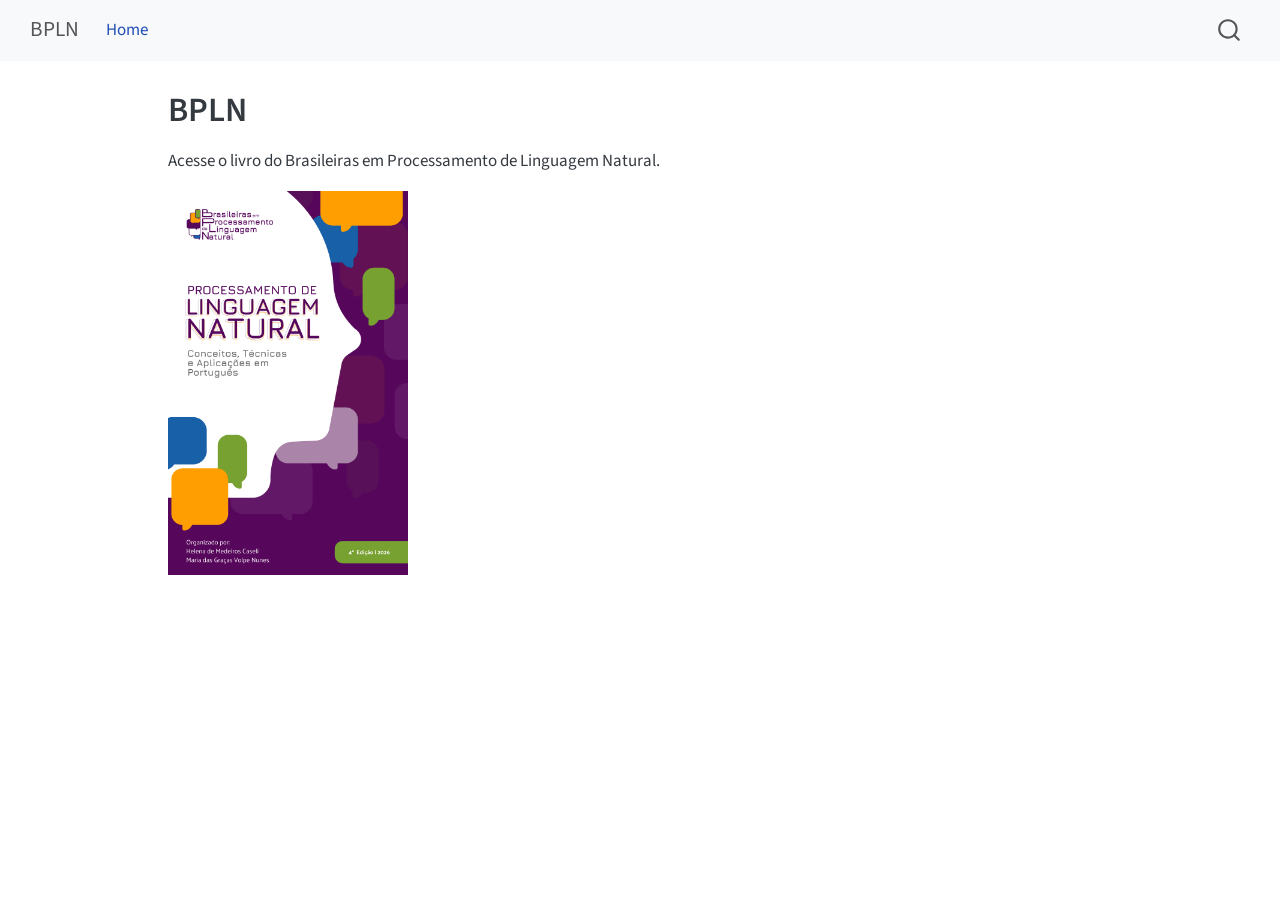
==== commit d343bb93: "Built site for gh-pages" ====
--- a/index.html
+++ b/index.html
@@ -129,7 +129,9 @@
 </header>
 
 
-<p>Brasileiras em Processamento de Linguagem Natural.</p>
+<p>Acesse o livro do Brasileiras em Processamento de Linguagem Natural.</p>
+<p><a href="livro-pln-4ed/index.html"><img src="capa_4a-edicao.png" class="img-fluid" style="width:30.0%"></a></p>
+<!-- [![](shared/capa/capa_4a-edicao_vol1.png){width=50%}](livro-pln-4ed-vol1/index.html) -->
 <!-- To learn more about Quarto websites visit <https://quarto.org/docs/websites>. -->
 
 
